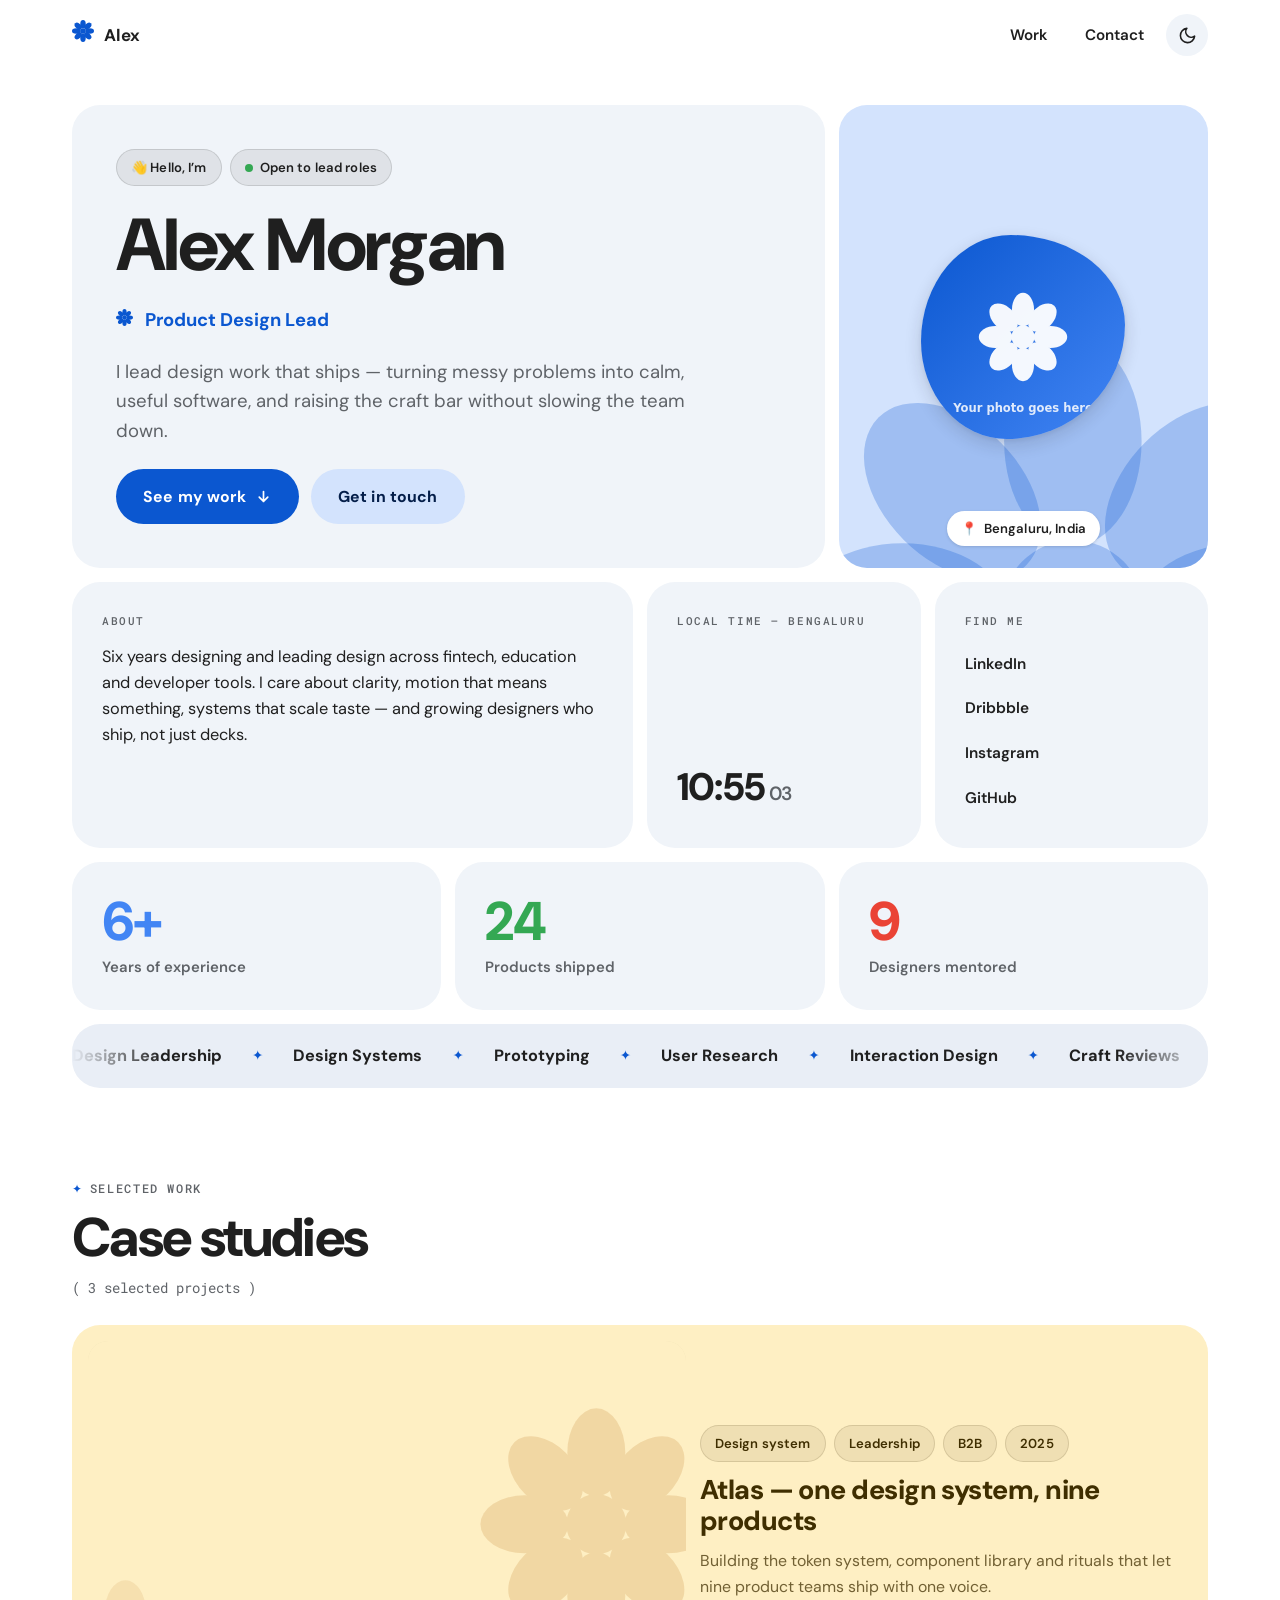
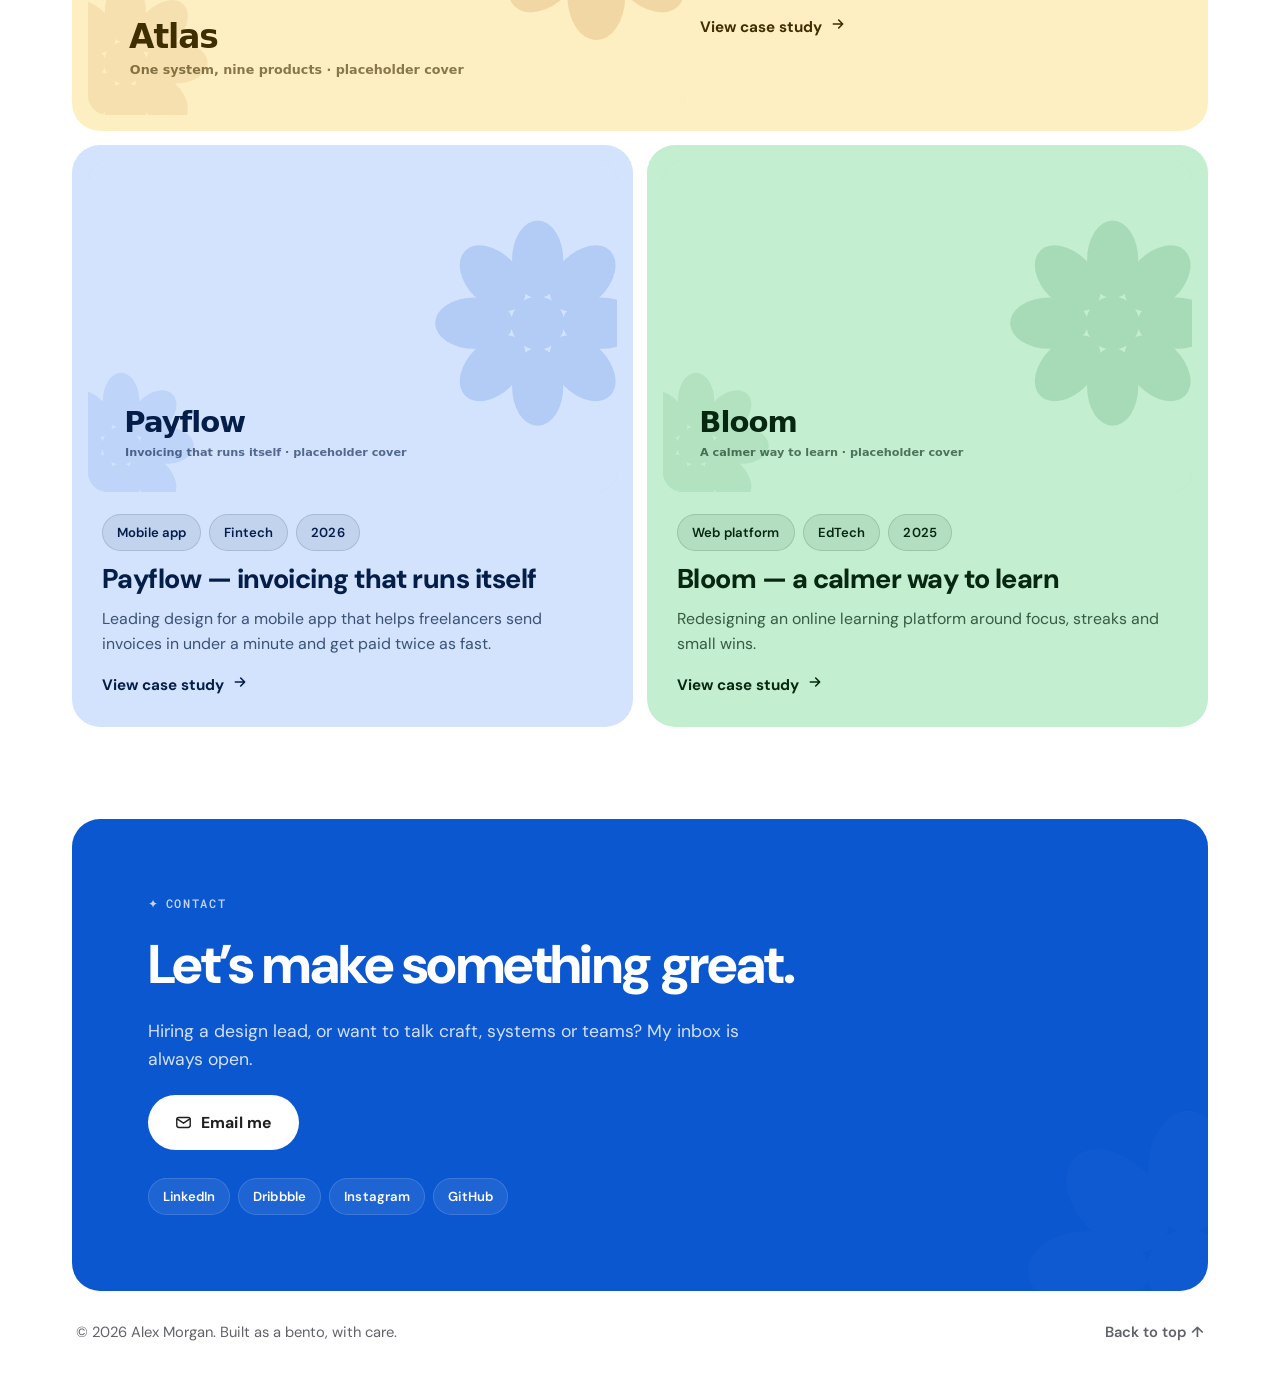
==== design/index.html @ 995ac7d7 "Add files via upload" ====
<!DOCTYPE html>
<html lang="en">
<head>
  <meta charset="UTF-8" />
  <meta name="viewport" content="width=device-width, initial-scale=1.0" />
  <title>Portfolio</title>
  <meta name="description" content="Product design leadership portfolio — selected case studies." />
  <!-- Shared only by direct link: keep this view out of search engines -->
  <meta name="robots" content="noindex, nofollow" />

  <link rel="icon" href="data:image/svg+xml,%3Csvg xmlns='http://www.w3.org/2000/svg' viewBox='0 0 100 100'%3E%3Cg fill='%230b57d0'%3E%3Cellipse cx='50' cy='19' rx='13' ry='19'/%3E%3Cellipse cx='50' cy='81' rx='13' ry='19'/%3E%3Cellipse cx='19' cy='50' rx='19' ry='13'/%3E%3Cellipse cx='81' cy='50' rx='19' ry='13'/%3E%3Ccircle cx='50' cy='50' r='14'/%3E%3C/g%3E%3C/svg%3E" />

  <link rel="preconnect" href="https://fonts.googleapis.com" />
  <link rel="preconnect" href="https://fonts.gstatic.com" crossorigin />
  <link href="https://fonts.googleapis.com/css2?family=DM+Sans:opsz,wght@9..40,300..1000&family=Roboto+Mono:wght@400;500&display=swap" rel="stylesheet" />

  <link rel="stylesheet" href="../shared/style.css" />
</head>
<body>

  <nav class="nav" aria-label="Main">
    <div class="nav-inner">
      <a href="index.html" class="brand">
        <span data-flower=""></span>
        <span data-bind="firstName">Portfolio</span>
      </a>
      <div class="nav-right">
        <a href="#work" class="nav-link">Work</a>
        <a href="#contact" class="nav-link">Contact</a>
        <button id="themeToggle" class="icon-btn" aria-label="Toggle light or dark theme">
          <svg class="icon-moon" viewBox="0 0 24 24" fill="none" stroke="currentColor" stroke-width="2" stroke-linecap="round" stroke-linejoin="round"><path d="M21 12.8A9 9 0 1 1 11.2 3 7 7 0 0 0 21 12.8z"/></svg>
          <svg class="icon-sun" viewBox="0 0 24 24" fill="none" stroke="currentColor" stroke-width="2" stroke-linecap="round" stroke-linejoin="round"><circle cx="12" cy="12" r="4"/><path d="M12 2v2m0 16v2M4.9 4.9l1.4 1.4m11.4 11.4 1.4 1.4M2 12h2m16 0h2M4.9 19.1l1.4-1.4M17.7 6.3l1.4-1.4"/></svg>
        </button>
      </div>
    </div>
  </nav>

  <main class="container">

    <!-- ===== Hero bento ===== -->
    <section class="hero" id="top" aria-label="Introduction">

      <div class="tile tile-intro reveal">
        <div class="chip-row">
          <span class="chip">👋 Hello, I’m</span>
          <span class="chip chip-live"><span class="dot"></span><span data-bind="availability">Open to work</span></span>
        </div>
        <h1 class="display" data-bind="name">Your Name</h1>
        <div class="role-line"><span data-flower=""></span><span data-bind="role">Your Role</span></div>
        <p class="tagline" data-bind="tagline"></p>
        <div class="btn-row">
          <a href="#work" class="btn btn-primary">See my work
            <svg viewBox="0 0 24 24" fill="none" stroke="currentColor" stroke-width="2.4" stroke-linecap="round" stroke-linejoin="round"><path d="M12 5v14m-6-6 6 6 6-6"/></svg>
          </a>
          <a data-mail href="#" class="btn btn-tonal">Get in touch</a>
        </div>
      </div>

      <div class="tile tile-avatar reveal">
        <span class="avatar-flower" data-flower="avatar-flower"></span>
        <div class="blob" id="avatarBlob" role="img" aria-label="Portrait"></div>
        <span class="chip loc-chip">📍 <span data-bind="location"></span></span>
      </div>

      <div class="tile tile-about reveal">
        <div class="tile-label">About</div>
        <p data-bind="about"></p>
      </div>

      <div class="tile tile-clock reveal">
        <div class="tile-label">Local time — <span id="clockCity"></span></div>
        <div class="clock-time" id="clockTime">--:--</div>
      </div>

      <div class="tile tile-socials reveal">
        <div class="tile-label">Find me</div>
        <div class="social-list" id="socialList"></div>
      </div>

      <div class="stat-row" id="statRow"></div>

      <div class="tile tile-marquee reveal" aria-hidden="true">
        <div class="marquee"><div class="marquee-track" id="marqueeTrack"></div></div>
      </div>

    </section>

    <!-- ===== Work ===== -->
    <section class="section" id="work">
      <div class="section-head reveal">
        <span class="overline"><span class="spark">✦</span> Selected work</span>
        <h2 class="display-2">Case studies</h2>
        <span class="count" id="workCount"></span>
      </div>
      <div class="work-grid" id="workGrid"></div>
    </section>

    <!-- ===== Contact ===== -->
    <section class="section" id="contact">
      <div class="tile tile-contact reveal">
        <span class="contact-flower" data-flower="contact-flower"></span>
        <span class="overline" style="color: inherit; opacity:.75"><span class="spark" style="color:inherit">✦</span> Contact</span>
        <h2 class="display-2" data-bind="contactHeadline">Let’s talk.</h2>
        <p class="contact-line" data-bind="contactLine"></p>
        <div class="btn-row">
          <a data-mail href="#" class="btn btn-primary">
            <svg viewBox="0 0 24 24" fill="none" stroke="currentColor" stroke-width="2" stroke-linecap="round" stroke-linejoin="round"><rect x="2.5" y="5" width="19" height="14" rx="3"/><path d="m3 7 9 6 9-6"/></svg>
            Email me
          </a>
          <a id="resumeBtn" href="#" class="btn btn-outline">View resume</a>
        </div>
        <div class="contact-socials" id="footerSocials"></div>
      </div>

      <div class="footer-bar">
        <span>© <span id="year"></span> <span data-bind="name"></span>. Built as a bento, with care.</span>
        <a href="#top">Back to top ↑</a>
      </div>
    </section>

  </main>

  <script src="../shared/profile.js"></script>
  <script src="data.js"></script>
  <script src="../shared/script.js"></script>
</body>
</html>
---- shared/style.css ----
/* ==========================================================================
   Material bento portfolio — styles
   You normally don't need to touch this file. All content lives in data.js
   ========================================================================== */

/* ----- Design tokens (Material 3 flavoured) ------------------------------ */
:root {
  /* Light theme */
  --bg: #ffffff;
  --on-bg: #1f1f1f;
  --muted: #5f6368;
  --surface: #f0f4f9;          /* neutral tile */
  --surface-2: #e9eef6;
  --outline: #e3e8ee;

  --primary: #0b57d0;          /* Google blue 700 */
  --on-primary: #ffffff;

  --blue-c: #d3e3fd;  --on-blue-c: #041e49;
  --green-c: #c4eed0; --on-green-c: #072711;
  --yellow-c: #feefc3;--on-yellow-c: #3f2e00;
  --red-c: #fad2cf;   --on-red-c: #410e0b;

  --g-blue: #4285f4; --g-red: #ea4335; --g-yellow: #fbbc04; --g-green: #34a853;

  --e1: 0 1px 2px rgba(27, 31, 36, .07), 0 1px 3px 1px rgba(27, 31, 36, .05);
  --e3: 0 6px 14px 4px rgba(27, 31, 36, .10), 0 2px 4px rgba(27, 31, 36, .08);

  --r-xl: 28px;   /* tiles */
  --r-lg: 20px;   /* inner media */
  --r-full: 999px;

  --ease-standard: cubic-bezier(.2, 0, 0, 1);      /* M3 emphasized */
  --ease-spring: cubic-bezier(.34, 1.4, .5, 1);    /* playful overshoot */

  --font-sans: "DM Sans", system-ui, -apple-system, "Segoe UI", Roboto, sans-serif;
  --font-mono: "Roboto Mono", ui-monospace, "SF Mono", Menlo, monospace;

  --container: 1180px;
}

html.dark {
  --bg: #131314;
  --on-bg: #e3e3e3;
  --muted: #9aa0a6;
  --surface: #1e1f20;
  --surface-2: #282a2c;
  --outline: #35383b;

  --primary: #a8c7fa;
  --on-primary: #062e6f;

  --blue-c: #0f3e8f;  --on-blue-c: #d3e3fd;
  --green-c: #14532d; --on-green-c: #c4eed0;
  --yellow-c: #574400;--on-yellow-c: #feefc3;
  --red-c: #5c1712;   --on-red-c: #fad2cf;

  --e1: 0 1px 2px rgba(0, 0, 0, .45), 0 1px 3px 1px rgba(0, 0, 0, .30);
  --e3: 0 8px 18px 6px rgba(0, 0, 0, .45), 0 2px 5px rgba(0, 0, 0, .40);
}

/* ----- Base -------------------------------------------------------------- */
* { box-sizing: border-box; margin: 0; padding: 0; }

html { scroll-behavior: smooth; }

body {
  font-family: var(--font-sans);
  font-optical-sizing: auto;
  background: var(--bg);
  color: var(--on-bg);
  line-height: 1.6;
  font-size: 16.5px;
  -webkit-font-smoothing: antialiased;
  transition: background .4s var(--ease-standard), color .4s var(--ease-standard);
  overflow-x: hidden;
}

img { max-width: 100%; display: block; }
a { color: inherit; text-decoration: none; }
button { font: inherit; color: inherit; background: none; border: 0; cursor: pointer; }

::selection { background: var(--blue-c); color: var(--on-blue-c); }

.container { max-width: var(--container); margin: 0 auto; padding: 0 22px; }

/* ----- Type -------------------------------------------------------------- */
.display {
  font-size: clamp(2.7rem, 6.5vw, 4.6rem);
  font-weight: 800;
  letter-spacing: -.035em;
  line-height: 1.03;
}

.display-2 {
  font-size: clamp(2.1rem, 4.6vw, 3.4rem);
  font-weight: 800;
  letter-spacing: -.03em;
  line-height: 1.08;
}

.overline {
  font-family: var(--font-mono);
  font-size: .74rem;
  font-weight: 500;
  letter-spacing: .14em;
  text-transform: uppercase;
  color: var(--muted);
  display: inline-flex;
  align-items: center;
  gap: .5em;
}
.overline .spark { color: var(--primary); }

.muted { color: var(--muted); }

/* ----- Nav --------------------------------------------------------------- */
.nav {
  position: sticky;
  top: 0;
  z-index: 100;
  background: color-mix(in srgb, var(--bg) 78%, transparent);
  backdrop-filter: blur(14px);
  -webkit-backdrop-filter: blur(14px);
  border-bottom: 1px solid transparent;
  transition: border-color .3s var(--ease-standard);
}
.nav.scrolled { border-bottom-color: var(--outline); }

.nav-inner {
  max-width: var(--container);
  margin: 0 auto;
  padding: 14px 22px;
  display: flex;
  align-items: center;
  justify-content: space-between;
  gap: 16px;
}

.brand { display: inline-flex; align-items: center; gap: 10px; font-weight: 700; font-size: 1.06rem; }
.brand .flower { width: 22px; height: 22px; color: var(--primary); }
.brand:hover .flower { animation: spin 2.4s linear infinite; }

.nav-right { display: flex; align-items: center; gap: 6px; }

.nav-link {
  padding: 9px 16px;
  border-radius: var(--r-full);
  font-weight: 600;
  font-size: .95rem;
  transition: background .25s var(--ease-standard);
}
.nav-link:hover { background: var(--surface); }

.icon-btn {
  width: 42px; height: 42px;
  border-radius: var(--r-full);
  display: inline-flex; align-items: center; justify-content: center;
  background: var(--surface);
  transition: background .25s var(--ease-standard), transform .25s var(--ease-spring);
}
.icon-btn:hover { background: var(--surface-2); transform: rotate(-14deg); }
.icon-btn svg { width: 19px; height: 19px; }
.icon-sun { display: none; }
html.dark .icon-sun { display: block; }
html.dark .icon-moon { display: none; }

/* ----- Tiles (the bento pieces) ------------------------------------------ */
.tile {
  position: relative;
  background: var(--surface);
  border-radius: var(--r-xl);
  padding: 30px;
  overflow: hidden;
  transition: transform .35s var(--ease-spring), box-shadow .35s var(--ease-standard),
              background .4s var(--ease-standard);
}
.tile::after {                    /* M3 state layer */
  content: "";
  position: absolute; inset: 0;
  background: currentColor;
  opacity: 0;
  pointer-events: none;
  transition: opacity .25s var(--ease-standard);
}
.tile:hover { transform: translateY(-5px); box-shadow: var(--e3); }
.tile:hover::after { opacity: .035; }

.t-blue   { background: var(--blue-c);   color: var(--on-blue-c); }
.t-green  { background: var(--green-c);  color: var(--on-green-c); }
.t-yellow { background: var(--yellow-c); color: var(--on-yellow-c); }
.t-red    { background: var(--red-c);    color: var(--on-red-c); }
.t-blue .muted, .t-green .muted, .t-yellow .muted, .t-red .muted {
  color: color-mix(in srgb, currentColor 72%, transparent);
}

.tile-label {
  font-family: var(--font-mono);
  font-size: .7rem;
  font-weight: 500;
  letter-spacing: .14em;
  text-transform: uppercase;
  color: var(--muted);
  margin-bottom: 14px;
}

/* ----- Chips & buttons ---------------------------------------------------- */
.chip {
  display: inline-flex; align-items: center; gap: 7px;
  padding: 7px 14px;
  border-radius: var(--r-full);
  background: color-mix(in srgb, currentColor 8%, transparent);
  border: 1px solid color-mix(in srgb, currentColor 14%, transparent);
  font-size: .82rem;
  font-weight: 600;
  letter-spacing: .01em;
  white-space: nowrap;
}
.chip-row { display: flex; flex-wrap: wrap; gap: 8px; }

.chip-live .dot {
  width: 8px; height: 8px; border-radius: 50%;
  background: var(--g-green);
  animation: pulse 2s var(--ease-standard) infinite;
}

.btn {
  position: relative;
  overflow: hidden;
  display: inline-flex; align-items: center; gap: 9px;
  padding: 15px 27px;
  border-radius: var(--r-full);
  font-weight: 700;
  font-size: .99rem;
  letter-spacing: .01em;
  transition: transform .3s var(--ease-spring), box-shadow .3s var(--ease-standard),
              background .25s var(--ease-standard);
}
.btn:hover { transform: translateY(-2px); box-shadow: var(--e3); }
.btn:active { transform: translateY(0) scale(.98); }
.btn svg { width: 17px; height: 17px; }

.btn-primary { background: var(--primary); color: var(--on-primary); }
.btn-tonal   { background: var(--blue-c); color: var(--on-blue-c); }
.btn-outline { border: 1.5px solid var(--outline); }
.btn-outline:hover { background: var(--surface); box-shadow: none; }

.btn-row { display: flex; flex-wrap: wrap; gap: 12px; }

.ripple {
  position: absolute;
  border-radius: 50%;
  background: currentColor;
  opacity: .22;
  transform: scale(0);
  animation: ripple .55s var(--ease-standard) forwards;
  pointer-events: none;
}

/* ----- Hero bento --------------------------------------------------------- */
.hero {
  display: grid;
  grid-template-columns: repeat(12, 1fr);
  gap: 14px;
  padding-top: 34px;
}

.tile-intro {
  grid-column: 1 / 9;
  display: flex; flex-direction: column;
  justify-content: center;
  gap: 22px;
  padding: 44px;
  min-height: 380px;
}
.tile-intro .display { max-width: 13ch; }
.tile-intro .tagline { font-size: 1.16rem; max-width: 46ch; color: var(--muted); }

.role-line {
  display: inline-flex; align-items: center; gap: 12px;
  font-weight: 700;
  font-size: 1.15rem;
  color: var(--primary);
}
.role-line .flower { width: 17px; height: 17px; animation: spin 9s linear infinite; }

.tile-avatar {
  grid-column: 9 / 13;
  background: var(--blue-c);
  color: var(--on-blue-c);
  display: flex; align-items: center; justify-content: center;
  min-height: 380px;
}
.avatar-flower {
  position: absolute;
  width: 122%;
  color: color-mix(in srgb, var(--primary) 26%, transparent);
  animation: spin 34s linear infinite;
}
.blob {
  position: relative;
  width: min(66%, 240px);
  aspect-ratio: 1;
  background-position: center;
  background-size: cover;
  border-radius: 44% 56% 58% 42% / 52% 44% 56% 48%;
  animation: blob 9s ease-in-out infinite alternate;
  box-shadow: var(--e3);
}
.loc-chip {
  position: absolute;
  bottom: 22px;
  background: var(--bg);
  color: var(--on-bg);
  border: 0;
  box-shadow: var(--e1);
}

.tile-about { grid-column: 1 / 7; }
.tile-about p { font-size: 1.02rem; }

.tile-clock { grid-column: 7 / 10; display: flex; flex-direction: column; }
.clock-time {
  margin-top: auto;
  font-size: clamp(1.9rem, 3vw, 2.5rem);
  font-weight: 800;
  letter-spacing: -.02em;
  font-variant-numeric: tabular-nums;
}
.clock-time .sec { font-size: .5em; font-weight: 600; color: var(--muted); margin-left: 4px; }

.tile-socials { grid-column: 10 / 13; }
.social-list { display: flex; flex-direction: column; gap: 4px; }
.social-list a {
  display: flex; align-items: center; justify-content: space-between;
  padding: 8px 12px;
  margin: 0 -12px;
  border-radius: 14px;
  font-weight: 600;
  font-size: .96rem;
  transition: background .2s var(--ease-standard), padding-left .25s var(--ease-spring);
}
.social-list a:hover { background: color-mix(in srgb, currentColor 7%, transparent); padding-left: 18px; }
.social-list .arr { color: var(--muted); transition: transform .25s var(--ease-spring); }
.social-list a:hover .arr { transform: translate(2px, -2px); color: var(--primary); }

.stat-row {
  grid-column: 1 / 13;
  display: grid;
  grid-template-columns: repeat(auto-fit, minmax(170px, 1fr));
  gap: 14px;
}
.tile-stat .stat-num {
  font-size: clamp(2.4rem, 4.4vw, 3.4rem);
  font-weight: 800;
  letter-spacing: -.03em;
  line-height: 1.1;
}
.tile-stat:nth-child(1) .stat-num { color: var(--g-blue); }
.tile-stat:nth-child(2) .stat-num { color: var(--g-green); }
.tile-stat:nth-child(3) .stat-num { color: var(--g-red); }
.tile-stat:nth-child(4) .stat-num { color: var(--g-yellow); }
.tile-stat .stat-label { color: var(--muted); font-weight: 600; font-size: .93rem; margin-top: 4px; }

/* Marquee */
.tile-marquee {
  grid-column: 1 / 13;
  padding: 0;
  background: var(--surface-2);
}
.tile-marquee:hover { transform: none; box-shadow: none; }
.marquee { overflow: hidden; -webkit-mask-image: linear-gradient(90deg, transparent, #000 8%, #000 92%, transparent); mask-image: linear-gradient(90deg, transparent, #000 8%, #000 92%, transparent); }
.marquee-track {
  display: flex; align-items: center; gap: 30px;
  width: max-content;
  padding: 19px 0;
  animation: marquee 30s linear infinite;
}
.marquee:hover .marquee-track { animation-play-state: paused; }
.marquee-track span { font-weight: 700; font-size: 1.02rem; white-space: nowrap; }
.marquee-track .spark { color: var(--primary); font-size: .85rem; }

/* ----- Sections ----------------------------------------------------------- */
.section { padding-top: 92px; }

.section-head { margin-bottom: 26px; display: flex; flex-direction: column; gap: 10px; }
.section-head .count {
  font-family: var(--font-mono);
  font-size: .85rem;
  color: var(--muted);
}

/* ----- Work cards --------------------------------------------------------- */
.work-grid {
  display: grid;
  grid-template-columns: repeat(12, 1fr);
  gap: 14px;
}

.card {
  grid-column: span 6;
  display: flex;
  flex-direction: column;
  border-radius: var(--r-xl);
  padding: 16px;
  gap: 0;
  transition: transform .35s var(--ease-spring), box-shadow .35s var(--ease-standard),
              background .4s var(--ease-standard);
  position: relative;
  overflow: hidden;
}
.card:hover { transform: translateY(-6px); box-shadow: var(--e3); }

.card.size-large { grid-column: span 12; flex-direction: row; align-items: stretch; }
.card.size-large .card-media { flex: 1.25; }
.card.size-large .card-body { flex: 1; justify-content: center; }

.card-media {
  border-radius: var(--r-lg);
  overflow: hidden;
  aspect-ratio: 16 / 10;
  background: color-mix(in srgb, currentColor 6%, transparent);
}
.card.size-large .card-media { aspect-ratio: auto; min-height: 300px; }
.card-media img {
  width: 100%; height: 100%;
  object-fit: cover;
  transition: transform .7s var(--ease-standard);
}
.card:hover .card-media img { transform: scale(1.045); }

.card-body { display: flex; flex-direction: column; gap: 12px; padding: 22px 14px 14px; }
.card-title { font-size: clamp(1.35rem, 2.2vw, 1.7rem); font-weight: 800; letter-spacing: -.02em; line-height: 1.15; }
.card-sub { color: color-mix(in srgb, currentColor 74%, transparent); font-size: .99rem; max-width: 52ch; }

.card-cta {
  display: inline-flex; align-items: center; gap: 8px;
  font-weight: 700; font-size: .95rem;
  margin-top: 4px;
}
.card-cta svg { width: 16px; height: 16px; transition: transform .3s var(--ease-spring); }
.card:hover .card-cta svg { transform: translateX(5px); }

.card-arrow {
  position: absolute;
  top: 26px; right: 26px;
  width: 46px; height: 46px;
  border-radius: 50%;
  background: var(--bg);
  color: var(--on-bg);
  display: flex; align-items: center; justify-content: center;
  box-shadow: var(--e1);
  opacity: 0;
  transform: translate(6px, 6px) scale(.8);
  transition: opacity .3s var(--ease-standard), transform .35s var(--ease-spring);
}
.card-arrow svg { width: 18px; height: 18px; }
.card:hover .card-arrow { opacity: 1; transform: translate(0, 0) scale(1); }

/* ----- Contact tile ------------------------------------------------------- */
.tile-contact {
  background: var(--primary);
  color: var(--on-primary);
  padding: clamp(40px, 7vw, 76px);
  display: flex; flex-direction: column; align-items: flex-start;
  gap: 22px;
}
.tile-contact:hover { transform: none; }
.tile-contact .contact-line { max-width: 52ch; opacity: .82; font-size: 1.1rem; }
.tile-contact .btn-primary { background: var(--bg); color: var(--on-bg); }
.tile-contact .btn-outline { border-color: color-mix(in srgb, currentColor 35%, transparent); }
.tile-contact .btn-outline:hover { background: color-mix(in srgb, currentColor 10%, transparent); }
.contact-flower {
  position: absolute;
  right: -70px; bottom: -70px;
  width: 320px;
  opacity: .14;
  animation: spin 46s linear infinite;
}
.contact-socials { display: flex; flex-wrap: wrap; gap: 8px; margin-top: 6px; }

.footer-bar {
  display: flex; flex-wrap: wrap; align-items: center; justify-content: space-between;
  gap: 12px;
  padding: 30px 4px 40px;
  color: var(--muted);
  font-size: .92rem;
}
.footer-bar a { font-weight: 600; }
.footer-bar a:hover { color: var(--primary); }

/* ----- Case study page ---------------------------------------------------- */
.cs { padding-top: 36px; }

.back-link {
  display: inline-flex; align-items: center; gap: 8px;
  font-weight: 700; font-size: .95rem;
  padding: 10px 18px;
  border-radius: var(--r-full);
  background: var(--surface);
  transition: background .25s var(--ease-standard), transform .25s var(--ease-spring);
}
.back-link:hover { background: var(--surface-2); transform: translateX(-3px); }
.back-link svg { width: 16px; height: 16px; }

.cs-head { padding: 34px 0 10px; display: flex; flex-direction: column; gap: 18px; }
.cs-head h1 { max-width: 20ch; }
.cs-head .cs-sub { font-size: 1.18rem; color: var(--muted); max-width: 58ch; }

.cs-meta {
  display: grid;
  grid-template-columns: repeat(auto-fit, minmax(160px, 1fr));
  gap: 14px;
  margin: 26px 0;
}
.cs-meta .tile { padding: 22px; }
.cs-meta .m-label {
  font-family: var(--font-mono);
  font-size: .68rem; letter-spacing: .13em; text-transform: uppercase;
  color: var(--muted);
  margin-bottom: 6px;
}
.cs-meta .m-value { font-weight: 700; font-size: 1.02rem; }

.cs-cover { border-radius: var(--r-xl); overflow: hidden; margin: 10px 0 26px; box-shadow: var(--e1); }
.cs-cover img { width: 100%; }

.cs-section { margin: 54px auto; }
.cs-text { max-width: 730px; }
.cs-text h2 { font-size: clamp(1.5rem, 2.6vw, 1.95rem); font-weight: 800; letter-spacing: -.02em; margin-bottom: 14px; }
.cs-text p { margin-bottom: 1em; font-size: 1.06rem; }
.cs-text p:last-child { margin-bottom: 0; }

.cs-figure figure { border-radius: var(--r-xl); overflow: hidden; box-shadow: var(--e1); }
.cs-figure figcaption {
  text-align: center;
  font-size: .9rem;
  color: var(--muted);
  padding-top: 14px;
}

.cs-stats {
  display: grid;
  grid-template-columns: repeat(auto-fit, minmax(180px, 1fr));
  gap: 14px;
}

.cs-quote {
  background: var(--blue-c);
  color: var(--on-blue-c);
  padding: clamp(32px, 5vw, 52px);
  font-size: clamp(1.25rem, 2.6vw, 1.7rem);
  font-weight: 700;
  letter-spacing: -.015em;
  line-height: 1.35;
}
.cs-quote .flower { width: 26px; height: 26px; color: var(--primary); margin-bottom: 16px; }
.cs-quote .by {
  display: block;
  margin-top: 16px;
  font-family: var(--font-mono);
  font-size: .78rem; font-weight: 500;
  letter-spacing: .12em; text-transform: uppercase;
  color: color-mix(in srgb, currentColor 65%, transparent);
}

.cs-pager { display: grid; grid-template-columns: 1fr 1fr; gap: 14px; margin: 70px 0 10px; }
.cs-pager .tile { display: flex; flex-direction: column; gap: 8px; }
.cs-pager .dir { font-family: var(--font-mono); font-size: .72rem; letter-spacing: .13em; text-transform: uppercase; color: var(--muted); }
.cs-pager .pt { font-weight: 800; font-size: 1.12rem; letter-spacing: -.01em; }
.cs-pager .next { text-align: right; align-items: flex-end; }

.cs-notfound { text-align: center; padding: 90px 0; display: flex; flex-direction: column; align-items: center; gap: 18px; }

/* ----- Entrance & scroll animations --------------------------------------- */
.reveal {
  opacity: 0;
  transform: translateY(26px) scale(.985);
  transition: opacity .65s var(--ease-standard), transform .65s var(--ease-spring);
  transition-delay: var(--d, 0s);
}
.reveal.in { opacity: 1; transform: none; }

@keyframes spin { to { transform: rotate(360deg); } }

@keyframes blob {
  0%   { border-radius: 44% 56% 58% 42% / 52% 44% 56% 48%; }
  50%  { border-radius: 58% 42% 44% 56% / 44% 58% 42% 56%; }
  100% { border-radius: 42% 58% 52% 48% / 56% 46% 54% 44%; }
}

@keyframes pulse {
  0%, 100% { box-shadow: 0 0 0 0 color-mix(in srgb, var(--g-green) 45%, transparent); }
  55%      { box-shadow: 0 0 0 7px transparent; }
}

@keyframes marquee { to { transform: translateX(-50%); } }

@keyframes ripple { to { transform: scale(3.2); opacity: 0; } }

/* ----- Responsive ---------------------------------------------------------- */
@media (max-width: 980px) {
  .tile-intro { grid-column: 1 / 13; min-height: 0; padding: 36px 30px; }
  .tile-avatar { grid-column: 1 / 13; min-height: 320px; }
  .tile-about { grid-column: 1 / 13; }
  .tile-clock { grid-column: 1 / 7; }
  .tile-socials { grid-column: 7 / 13; }
  .card, .card.size-large { grid-column: span 12; flex-direction: column; }
  .card.size-large .card-media { aspect-ratio: 16 / 10; min-height: 0; }
}

@media (max-width: 620px) {
  body { font-size: 16px; }
  .tile { padding: 24px; }
  .tile-clock { grid-column: 1 / 13; }
  .tile-socials { grid-column: 1 / 13; }
  .nav-link { display: none; }
  .cs-pager { grid-template-columns: 1fr; }
  .cs-pager .next { text-align: left; align-items: flex-start; }
  .card-arrow { display: none; }
}

/* ----- Accessibility -------------------------------------------------------- */
:focus-visible { outline: 3px solid var(--primary); outline-offset: 3px; border-radius: 8px; }

@media (prefers-reduced-motion: reduce) {
  *, *::before, *::after {
    animation-duration: .01ms !important;
    animation-iteration-count: 1 !important;
    transition-duration: .01ms !important;
  }
  html { scroll-behavior: auto; }
  .reveal { opacity: 1; transform: none; }
}
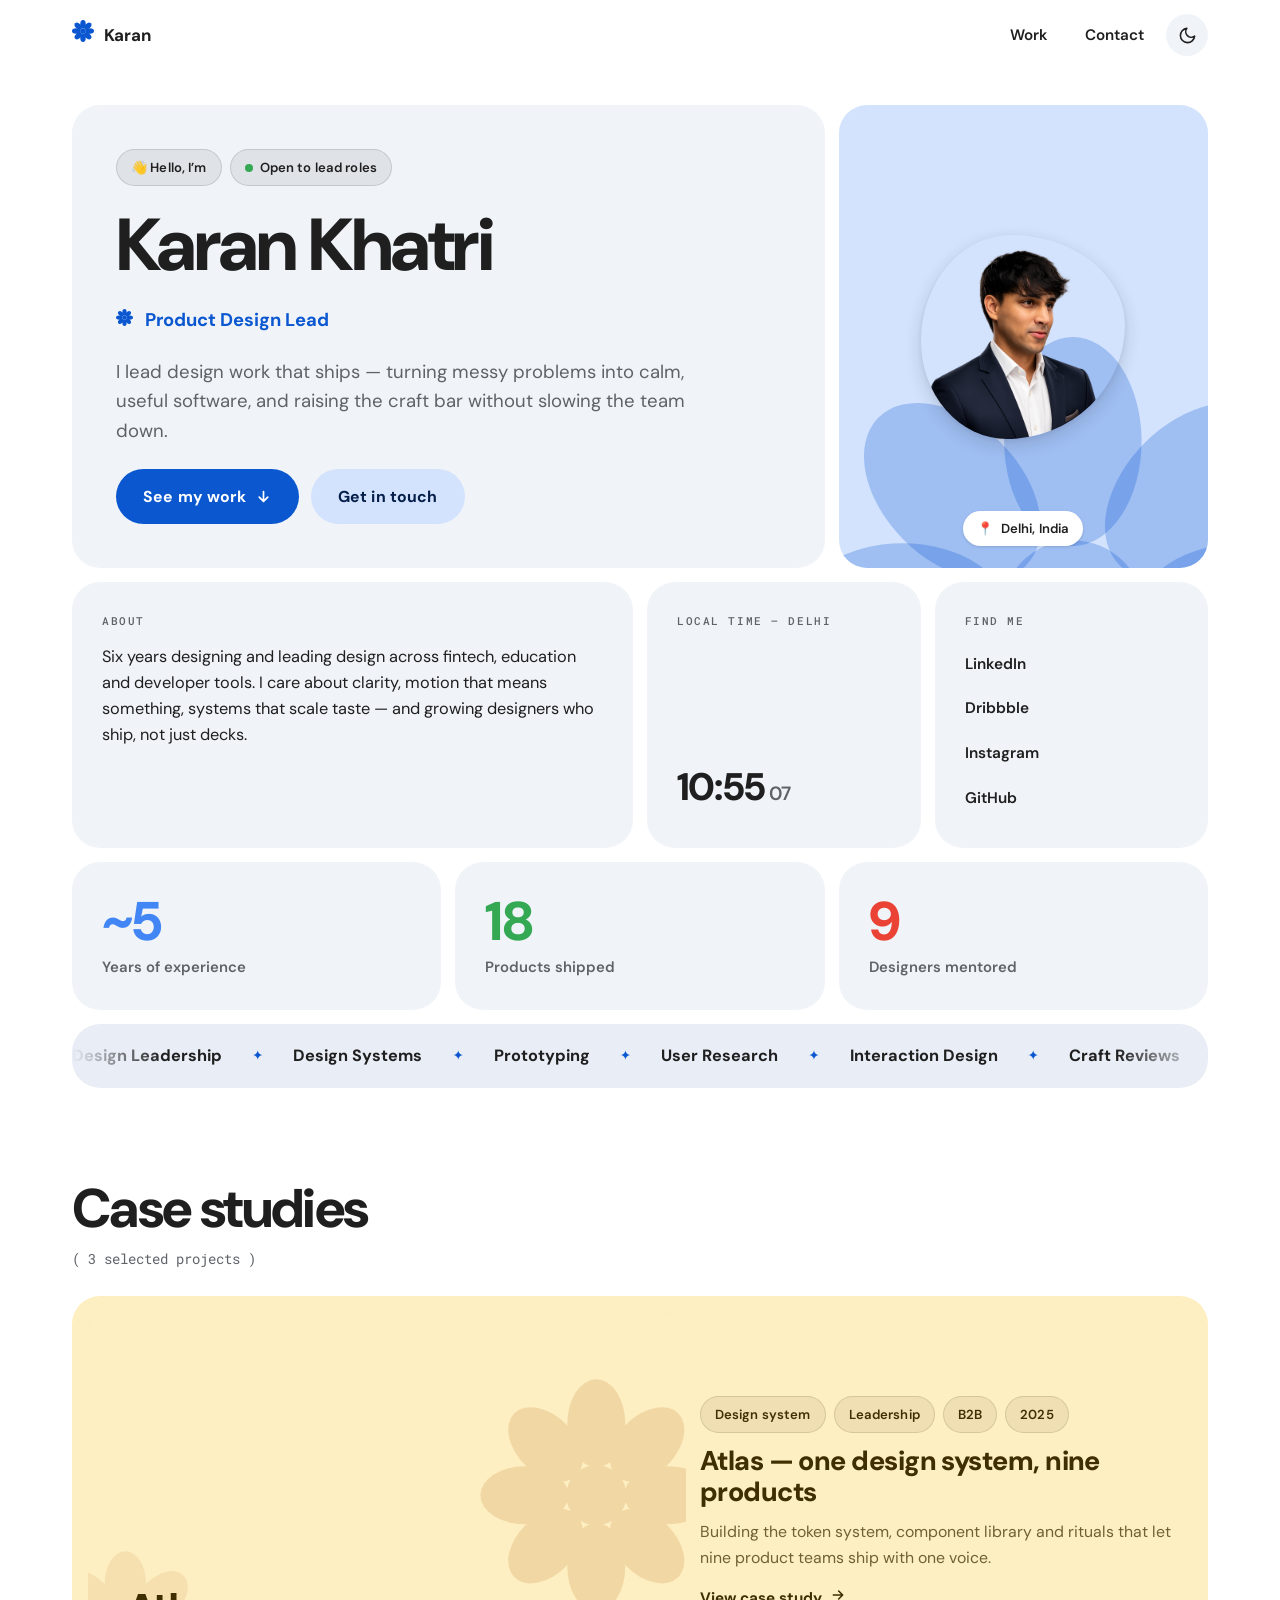
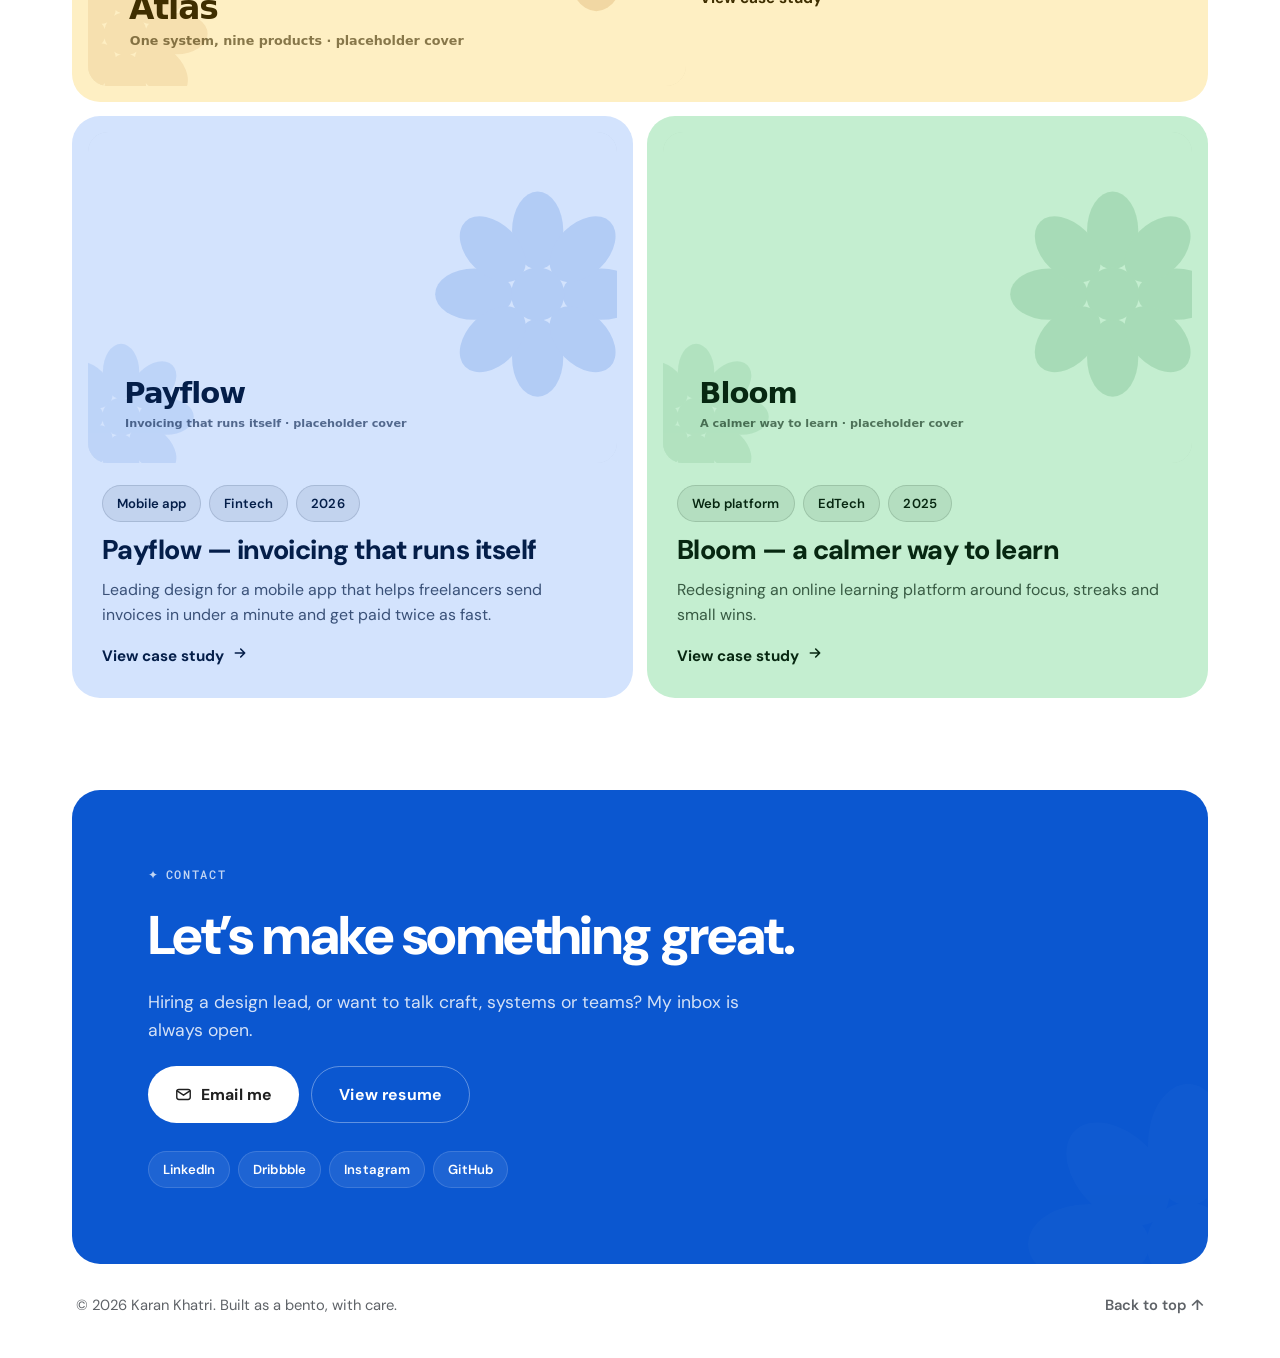
==== commit 40e0cccb: "Canged text all over the page" ====
--- a/design/index.html
+++ b/design/index.html
@@ -88,7 +88,6 @@
     <!-- ===== Work ===== -->
     <section class="section" id="work">
       <div class="section-head reveal">
-        <span class="overline"><span class="spark">✦</span> Selected work</span>
         <h2 class="display-2">Case studies</h2>
         <span class="count" id="workCount"></span>
       </div>
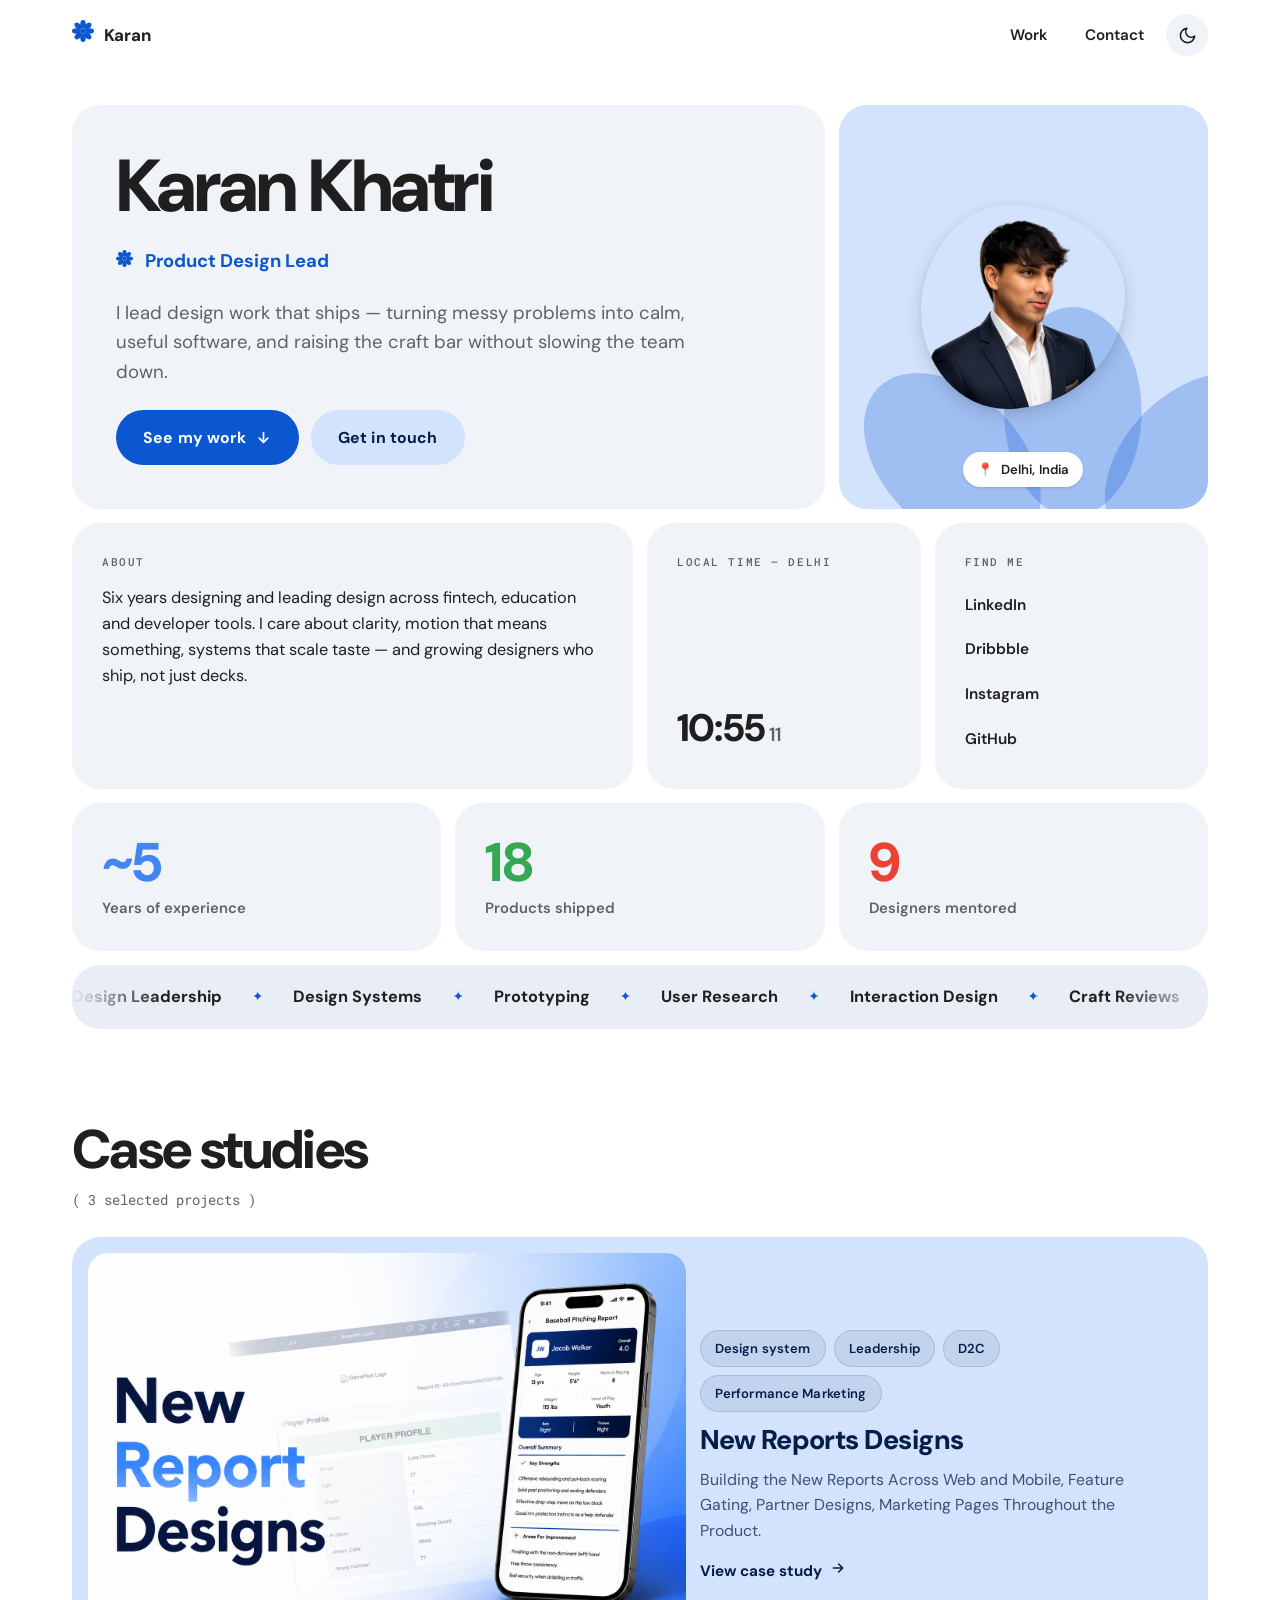
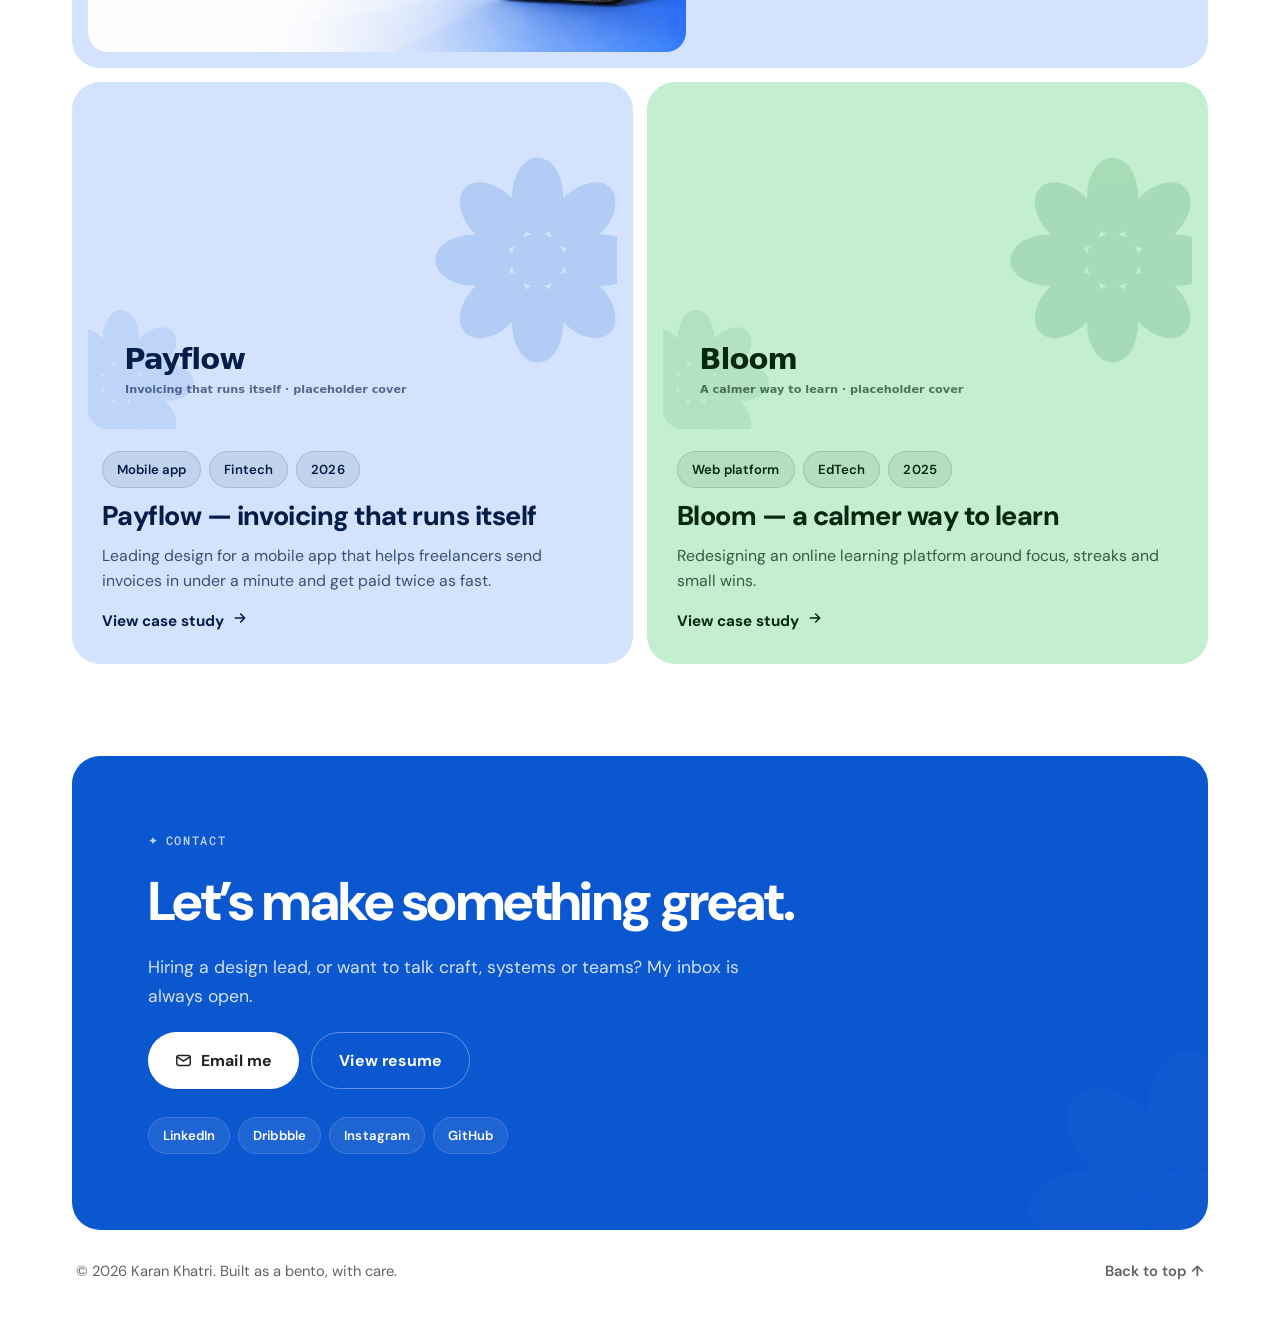
==== commit 0d711a15: "Update index.html" ====
--- a/design/index.html
+++ b/design/index.html
@@ -41,10 +41,6 @@
     <section class="hero" id="top" aria-label="Introduction">
 
       <div class="tile tile-intro reveal">
-        <div class="chip-row">
-          <span class="chip">👋 Hello, I’m</span>
-          <span class="chip chip-live"><span class="dot"></span><span data-bind="availability">Open to work</span></span>
-        </div>
         <h1 class="display" data-bind="name">Your Name</h1>
         <div class="role-line"><span data-flower=""></span><span data-bind="role">Your Role</span></div>
         <p class="tagline" data-bind="tagline"></p>
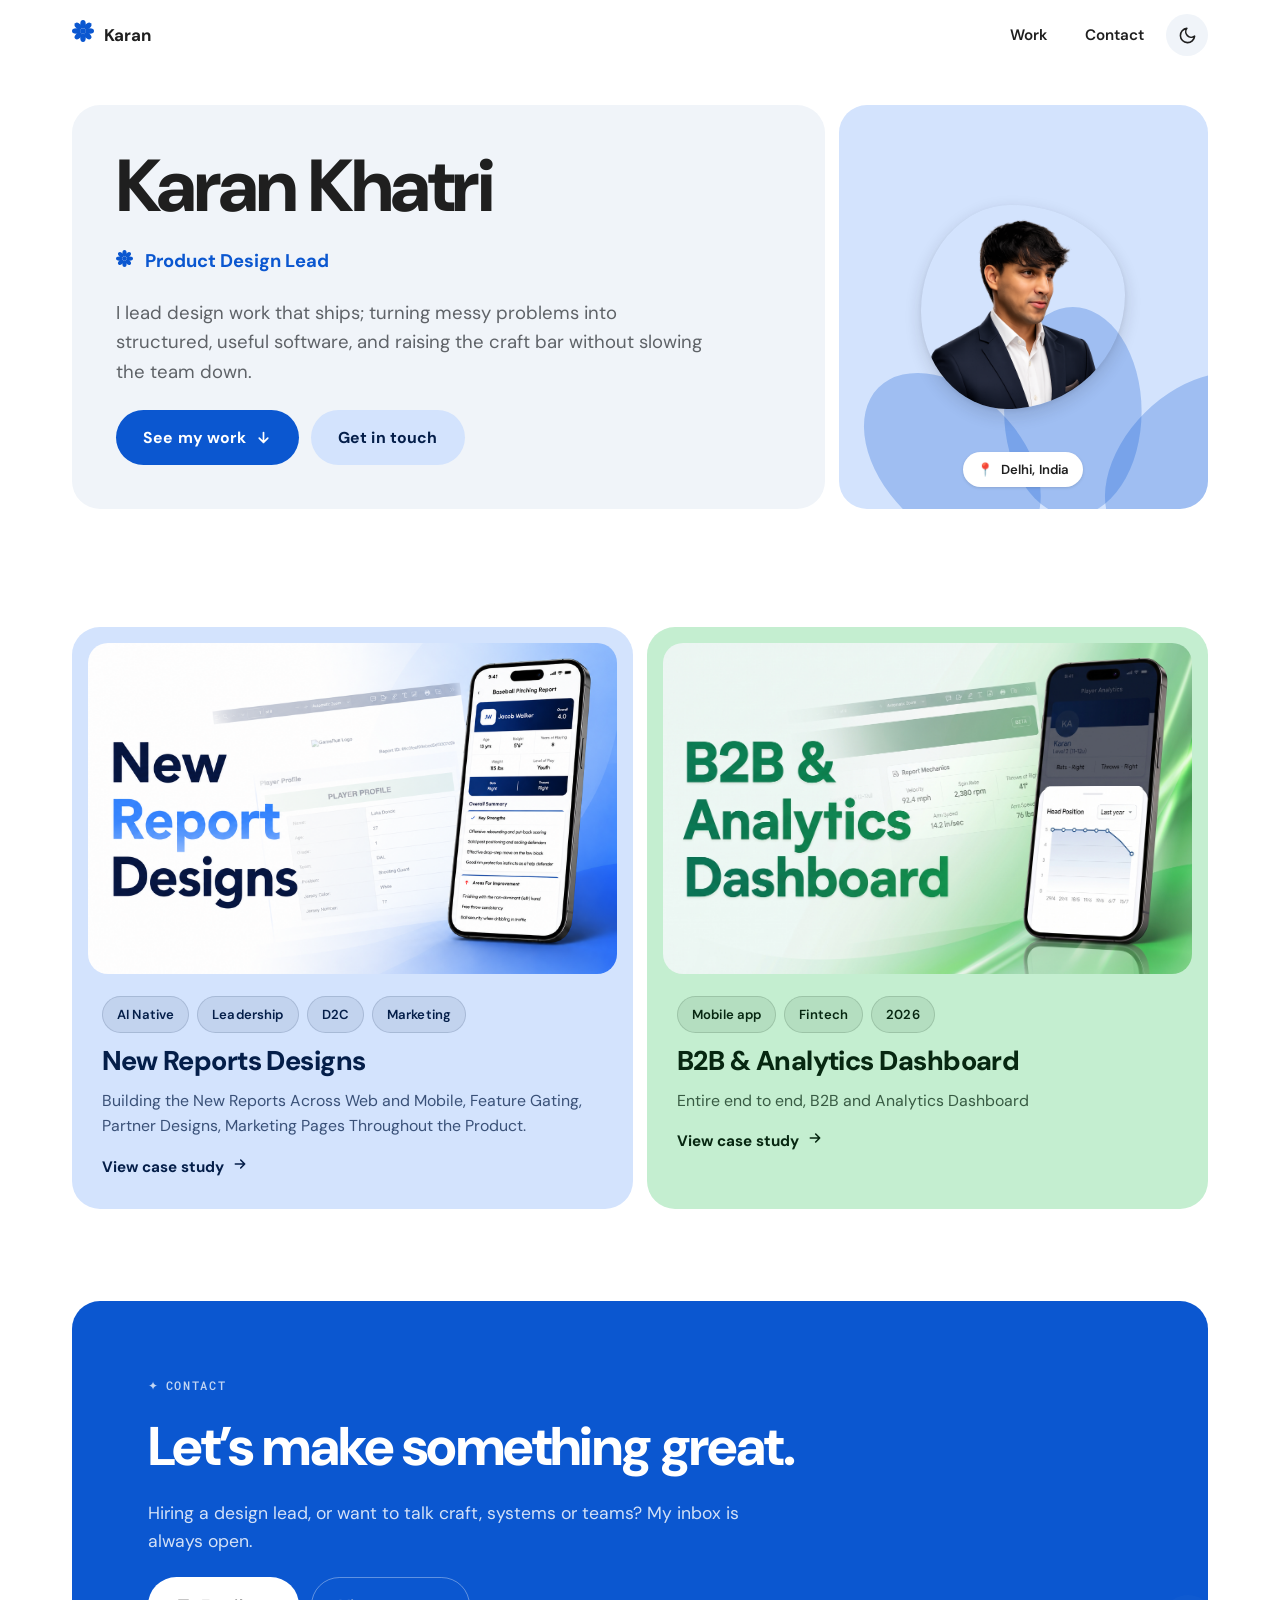
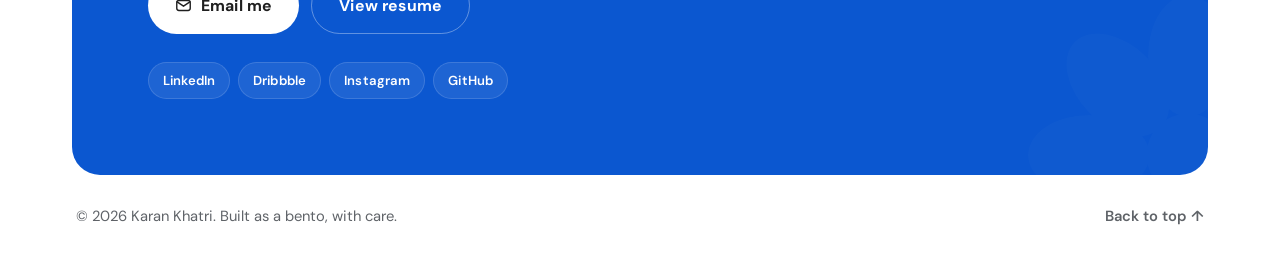
==== commit 9475a4f4: "Update index.html" ====
--- a/design/index.html
+++ b/design/index.html
@@ -58,34 +58,11 @@
         <span class="chip loc-chip">📍 <span data-bind="location"></span></span>
       </div>
 
-      <div class="tile tile-about reveal">
-        <div class="tile-label">About</div>
-        <p data-bind="about"></p>
-      </div>
-
-      <div class="tile tile-clock reveal">
-        <div class="tile-label">Local time — <span id="clockCity"></span></div>
-        <div class="clock-time" id="clockTime">--:--</div>
-      </div>
-
-      <div class="tile tile-socials reveal">
-        <div class="tile-label">Find me</div>
-        <div class="social-list" id="socialList"></div>
-      </div>
-
-      <div class="stat-row" id="statRow"></div>
-
-      <div class="tile tile-marquee reveal" aria-hidden="true">
-        <div class="marquee"><div class="marquee-track" id="marqueeTrack"></div></div>
-      </div>
-
     </section>
 
     <!-- ===== Work ===== -->
     <section class="section" id="work">
       <div class="section-head reveal">
-        <h2 class="display-2">Case studies</h2>
-        <span class="count" id="workCount"></span>
       </div>
       <div class="work-grid" id="workGrid"></div>
     </section>
